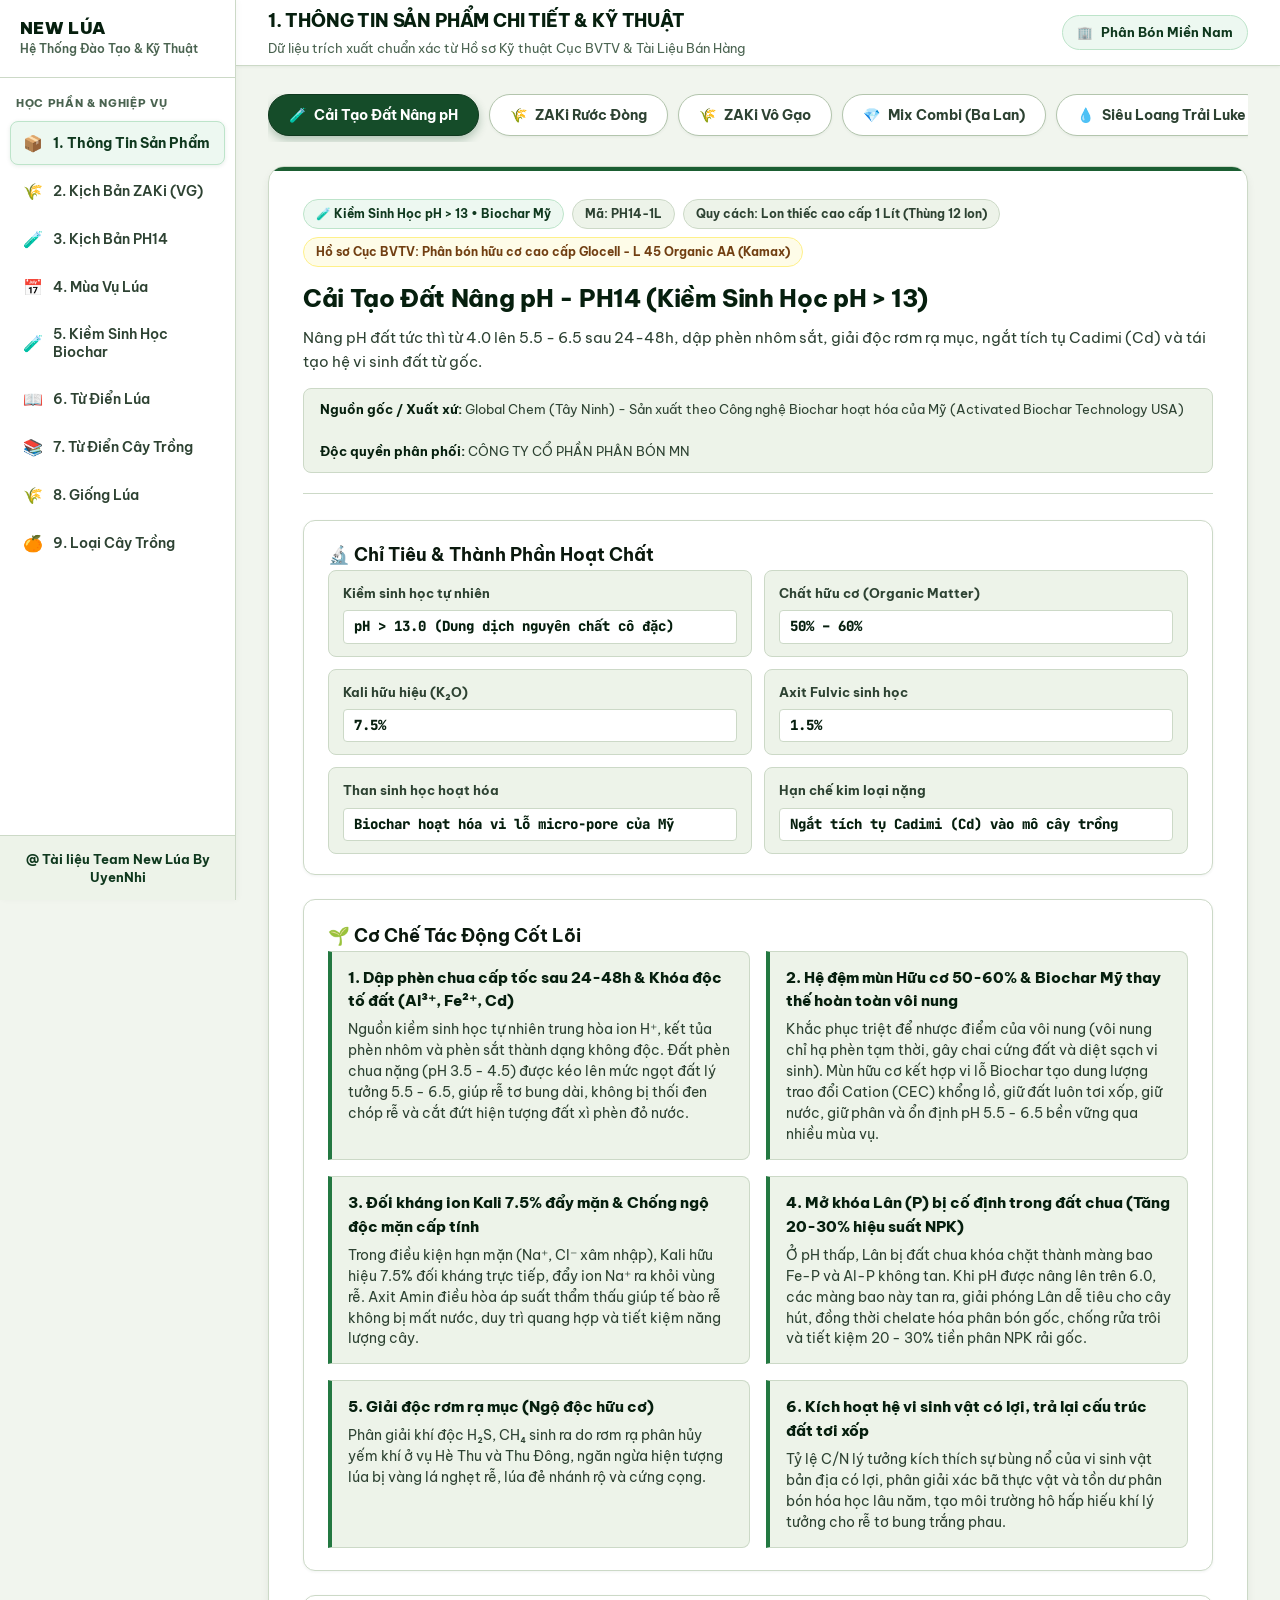
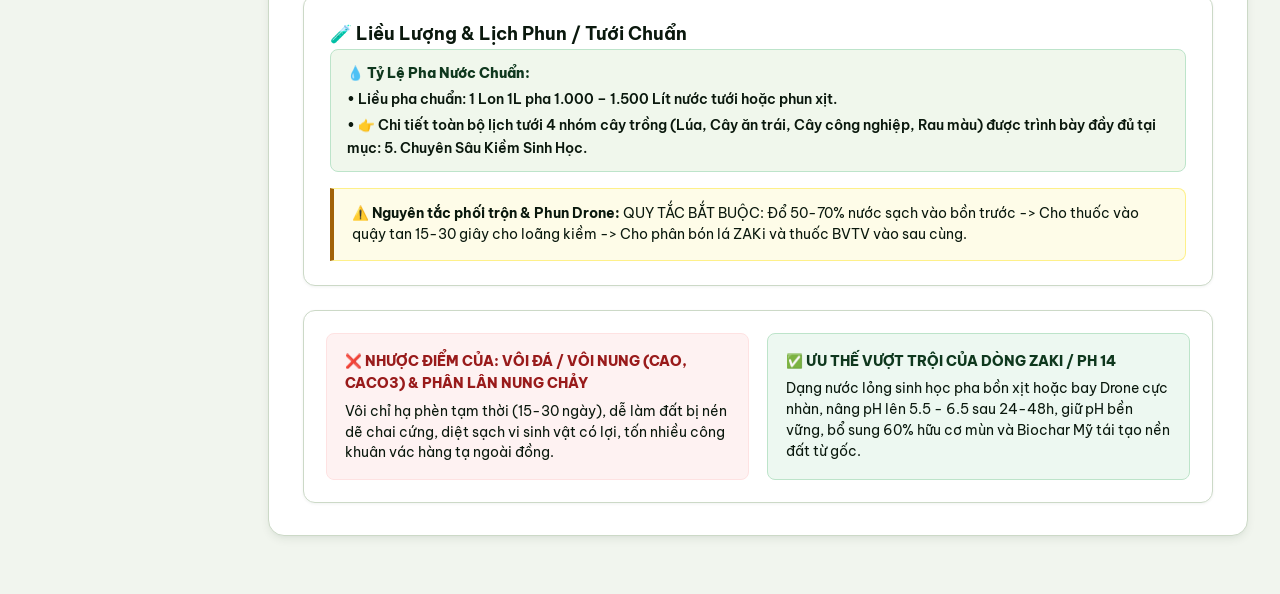
==== 03-Code/web-training/index.html @ ef810b87 "feat: Hoan thien he thong dao tao ky thuat New Lua 9 tab va tu dien 3 mien" ====
<!DOCTYPE html>
<html lang="vi">
<head>
  <meta charset="UTF-8">
  <meta name="viewport" content="width=device-width, initial-scale=1.0">
  <title>Hệ Thống Kỹ Thuật & Kịch Bản Bán Hàng - Agrizen Lúa</title>
  <meta name="description" content="Hệ thống đào tạo kỹ thuật và kịch bản tư vấn telesales cho bộ sản phẩm Agrizen Lúa (ZAKi Rước Đòng, Vô Gạo, PH14 Cải Tạo Đất Nâng pH) - Công ty CP Phân Bón MN">
  <link rel="preconnect" href="https://fonts.googleapis.com">
  <link rel="preconnect" href="https://fonts.gstatic.com" crossorigin>
  <link href="https://fonts.googleapis.com/css2?family=Be+Vietnam+Pro:ital,wght@0,400;0,500;0,600;0,700;0,800;0,900;1,400;1,600&family=JetBrains+Mono:wght@600;700&display=swap" rel="stylesheet">
  <link rel="stylesheet" href="styles.css">
</head>
<body>
  <!-- Overlay for Mobile Sidebar Drawer -->
  <div class="sidebar-overlay" id="mobile-overlay"></div>

  <div class="app-container">
    <!-- LEFT SIDEBAR NAVIGATION -->
    <aside class="sidebar" id="app-sidebar">
      <div class="sidebar-header">
        <div class="brand-info">
          <h2>NEW LÚA</h2>
          <p>Hệ Thống Đào Tạo & Kỹ Thuật</p>
        </div>
      </div>

      <div class="nav-section-label">Học Phần & Nghiệp Vụ</div>
      <ul class="nav-menu">
        <li>
          <button class="nav-item-btn active" data-page="products">
            <span class="nav-icon">📦</span>
            <span>1. Thông Tin Sản Phẩm</span>
          </button>
        </li>
        <li>
          <button class="nav-item-btn" data-page="script-vg">
            <span class="nav-icon">🌾</span>
            <span>2. Kịch Bản ZAKi (VG)</span>
          </button>
        </li>
        <li>
          <button class="nav-item-btn" data-page="script-ph">
            <span class="nav-icon">🧪</span>
            <span>3. Kịch Bản PH14</span>
          </button>
        </li>
        <li>
          <button class="nav-item-btn" data-page="schedule-rice">
            <span class="nav-icon">📅</span>
            <span>4. Mùa Vụ Lúa</span>
          </button>
        </li>
        <li>
          <button class="nav-item-btn" data-page="alkaline-deep">
            <span class="nav-icon">🧪</span>
            <span>5. Kiềm Sinh Học Biochar</span>
          </button>
        </li>
        <li>
          <button class="nav-item-btn" data-page="rice-dict">
            <span class="nav-icon">📖</span>
            <span>6. Từ Điển Lúa</span>
          </button>
        </li>
        <li>
          <button class="nav-item-btn" data-page="crop-dict">
            <span class="nav-icon">📚</span>
            <span>7. Từ Điển Cây Trồng</span>
          </button>
        </li>
        <li>
          <button class="nav-item-btn" data-page="rice-varieties">
            <span class="nav-icon">🌾</span>
            <span>8. Giống Lúa</span>
          </button>
        </li>
        <li>
          <button class="nav-item-btn" data-page="crop-types">
            <span class="nav-icon">🍊</span>
            <span>9. Loại Cây Trồng</span>
          </button>
        </li>
      </ul>

      <div class="sidebar-footer">
        <div style="font-size: 13px; font-weight: 700; color: var(--brand-900);">@ Tài liệu Team New Lúa By UyenNhi</div>
      </div>
    </aside>

    <!-- MAIN CONTENT AREA -->
    <div class="main-wrapper">
      <!-- TOP HEADER BAR -->
      <header class="top-nav">
        <div style="display: flex; align-items: center; gap: 12px;">
          <button class="mobile-menu-toggle" id="menu-toggle-btn" aria-label="Mở thanh điều hướng">☰ Menu</button>
          <div class="top-title">
            <h1 id="page-main-title">1. THÔNG TIN SẢN PHẨM CHI TIẾT & KỸ THUẬT</h1>
            <p id="page-main-desc">Dữ liệu trích xuất chuẩn xác từ Hồ sơ Kỹ thuật Cục BVTV & Tài Liệu Bán Hàng</p>
          </div>
        </div>
        <div class="company-badge">
          <span>🏢</span>
          <span>Phân Bón Miền Nam</span>
        </div>
      </header>

      <!-- CONTENT BODY -->
      <main class="content-container">
        
        <!-- PAGE 1: PRODUCTS DETAIL -->
        <section id="page-products" class="page-view active">
          <!-- Product Selector Pill Tabs -->
          <div class="product-tabs-bar" id="product-tab-bar">
            <!-- Rendered by JS -->
          </div>

          <!-- Product Details Card -->
          <div id="product-card-container">
            <!-- Rendered by JS -->
          </div>
        </section>

        <!-- PAGE 2: SCRIPT VG (ZAKi RƯỚC ĐÒNG & VÔ GẠO) -->
        <section id="page-script-vg" class="page-view" style="display: none;">
          <!-- Rendered by JS -->
        </section>

        <!-- PAGE 3: SCRIPT PH (CẢI TẠO ĐẤT NÂNG PH - PH14) -->
        <section id="page-script-ph" class="page-view" style="display: none;">
          <!-- Rendered by JS -->
        </section>

        <!-- PAGE 4: SCHEDULE RICE (LỊCH VỤ MÙA LÚA 3 MIỀN) -->
        <section id="page-schedule-rice" class="page-view" style="display: none;">
          <!-- Rendered by JS -->
        </section>

        <!-- PAGE 5: ALKALINE DEEP DIVE & 4 CROPS DOSAGE SCHEDULE -->
        <section id="page-alkaline-deep" class="page-view" style="display: none;">
          <!-- Rendered by JS -->
        </section>

        <!-- PAGE 6: RICE DICTIONARY (50 THUẬT NGỮ 3 MIỀN) -->
        <section id="page-rice-dict" class="page-view" style="display: none;">
          <!-- Rendered by JS -->
        </section>

        <!-- PAGE 7: CROPS DICTIONARY (BỆNH ĐẤT & SO SÁNH CÁCH LÀM) -->
        <section id="page-crop-dict" class="page-view" style="display: none;">
          <!-- Rendered by JS -->
        </section>

        <!-- PAGE 8: RICE VARIETIES (10 GIỐNG LÚA CHỦ LỰC) -->
        <section id="page-rice-varieties" class="page-view" style="display: none;">
          <!-- Rendered by JS -->
        </section>

        <!-- PAGE 9: CROP TYPES (HỆ ĐA CÂY TRỒNG) -->
        <section id="page-crop-types" class="page-view" style="display: none;">
          <!-- Rendered by JS -->
        </section>

      </main>
    </div>
  </div>

  <script src="data.js"></script>
  <script src="app.js"></script>
</body>
</html>
---- 03-Code/web-training/styles.css ----
/* ==========================================================================
   AGRIZEN LÚA - HỆ THỐNG KỸ THUẬT & KỊCH BẢN BÁN HÀNG
   Tone Style: Xanh Nông Nghiệp Đậm Đà & Chữ To Rõ Nét (High Contrast)
   ========================================================================== */

@import url('https://fonts.googleapis.com/css2?family=Be+Vietnam+Pro:ital,wght@0,400;0,500;0,600;0,700;0,800;0,900;1,400;1,600&family=JetBrains+Mono:wght@600;700&display=swap');

:root {
  /* Surfaces & Backgrounds */
  --bg-page: #f1f5ee;
  --bg-sidebar: #ffffff;
  --bg-sidebar-hover: #e8f0e4;
  --bg-card: #ffffff;
  --bg-subtle: #edf3e9;
  --bg-hover: #e1ecdc;

  /* Borders */
  --border-light: #ccd9c7;
  --border-medium: #b3c5ad;
  --border-focus: #1b5e32;

  /* Text Colors */
  --text-main: #0a180d;
  --text-muted: #2d4232;
  --text-subtle: #4a6350;
  --text-inverse: #ffffff;

  /* Palette: Xanh Nông Nghiệp Đậm Đà */
  --brand-950: #061f0e;
  --brand-900: #0f381e;
  --brand-850: #154c29;
  --brand-800: #1b5e32;
  --brand-700: #237841;
  --brand-600: #2e9451;
  --brand-500: #3db365;
  --brand-200: #bde4ca;
  --brand-100: #d8f1e1;
  --brand-50: #edf8f1;

  /* Accent Mật Ong & Lúa Chín */
  --amber-900: #713f12;
  --amber-800: #854d0e;
  --amber-700: #a16207;
  --amber-600: #ca8a04;
  --amber-100: #fef08a;
  --amber-50: #fefce8;

  /* Blue & Teal Highlights */
  --blue-900: #1e3a8a;
  --blue-800: #1e40af;
  --blue-700: #1d4ed8;
  --blue-50: #eff6ff;
  --blue-100: #dbeafe;

  --teal-900: #134e4a;
  --teal-800: #115e59;
  --teal-700: #0f766e;
  --teal-50: #f0fdfa;

  --red-800: #991b1b;
  --red-700: #b91c1c;
  --red-50: #fef2f2;
  --red-100: #fee2e2;

  /* Shadows */
  --shadow-sm: 0 1px 3px 0 rgba(15, 56, 30, 0.06);
  --shadow-md: 0 4px 10px -1px rgba(15, 56, 30, 0.08), 0 2px 4px -2px rgba(15, 56, 30, 0.04);
  --shadow-lg: 0 12px 22px -4px rgba(15, 56, 30, 0.1);

  /* Typography & Layout Dimensions */
  --font-sans: 'Be Vietnam Pro', -apple-system, BlinkMacSystemFont, 'Segoe UI', Roboto, 'Helvetica Neue', Arial, sans-serif;
  --font-mono: 'JetBrains Mono', monospace;
  --sidebar-width: 236px;
  --header-height: 66px;
  --radius-sm: 8px;
  --radius-md: 12px;
  --radius-lg: 16px;
  --radius-full: 9999px;
  --transition: all 0.2s cubic-bezier(0.4, 0, 0.2, 1);
}

/* Reset */
*, *::before, *::after {
  box-sizing: border-box;
  margin: 0;
  padding: 0;
}

body {
  font-family: var(--font-sans);
  background-color: var(--bg-page);
  color: var(--text-main);
  line-height: 1.65;
  font-size: 15px;
  -webkit-font-smoothing: antialiased;
  min-height: 100vh;
}

/* App Layout */
.app-container {
  display: flex;
  min-height: 100vh;
}

/* ==========================================================================
   LEFT SIDEBAR (COMPACT & HIGH CONTRAST)
   ========================================================================== */
.sidebar {
  width: var(--sidebar-width);
  background-color: var(--bg-sidebar);
  border-right: 1px solid var(--border-light);
  display: flex;
  flex-direction: column;
  position: sticky;
  top: 0;
  height: 100vh;
  z-index: 100;
  flex-shrink: 0;
  transition: transform 0.3s ease;
  box-shadow: 2px 0 6px rgba(0, 0, 0, 0.03);
}

.sidebar-header {
  padding: 18px 20px;
  border-bottom: 1px solid var(--border-light);
  display: flex;
  flex-direction: column;
  gap: 3px;
}

.brand-info h2 {
  font-size: 17px;
  font-weight: 900;
  color: var(--brand-950);
  letter-spacing: 0.02em;
  line-height: 1.2;
}

.brand-info p {
  font-size: 11.5px;
  color: var(--text-subtle);
  font-weight: 600;
  margin-top: 2px;
}

.nav-section-label {
  padding: 16px 16px 8px;
  font-size: 11px;
  font-weight: 800;
  text-transform: uppercase;
  letter-spacing: 0.06em;
  color: var(--text-subtle);
}

.nav-menu {
  list-style: none;
  padding: 0 10px;
  display: flex;
  flex-direction: column;
  gap: 4px;
}

.nav-item-btn {
  display: flex;
  align-items: center;
  gap: 10px;
  width: 100%;
  padding: 11px 12px;
  border-radius: var(--radius-sm);
  border: 1px solid transparent;
  background: transparent;
  color: var(--text-muted);
  font-family: var(--font-sans);
  font-size: 13.5px;
  font-weight: 600;
  text-align: left;
  cursor: pointer;
  transition: var(--transition);
}

.nav-item-btn:hover {
  background-color: var(--bg-sidebar-hover);
  color: var(--brand-950);
}

.nav-item-btn.active {
  background-color: var(--brand-50);
  color: var(--brand-900);
  border-color: var(--brand-200);
  font-weight: 700;
  box-shadow: 0 1px 4px rgba(21, 76, 41, 0.1);
}

.nav-icon {
  font-size: 16px;
  width: 20px;
  text-align: center;
}

.sidebar-footer {
  margin-top: auto;
  padding: 14px 16px;
  border-top: 1px solid var(--border-light);
  font-size: 12px;
  color: var(--brand-900);
  background-color: var(--bg-subtle);
  line-height: 1.4;
  text-align: center;
}

/* ==========================================================================
   MAIN WRAPPER & TOP NAV
   ========================================================================== */
.main-wrapper {
  flex: 1;
  display: flex;
  flex-direction: column;
  min-width: 0;
}

.top-nav {
  height: var(--header-height);
  background-color: #ffffff;
  border-bottom: 1px solid var(--border-light);
  padding: 0 32px;
  display: flex;
  align-items: center;
  justify-content: space-between;
  position: sticky;
  top: 0;
  z-index: 50;
  box-shadow: var(--shadow-sm);
}

.mobile-menu-toggle {
  display: none;
  background: var(--bg-subtle);
  border: 1px solid var(--border-medium);
  border-radius: var(--radius-sm);
  padding: 8px 12px;
  font-size: 14px;
  font-weight: 700;
  cursor: pointer;
  color: var(--brand-950);
}

.top-title h1 {
  font-size: 18px;
  font-weight: 800;
  color: var(--brand-950);
  letter-spacing: -0.01em;
}

.top-title p {
  font-size: 12.5px;
  color: var(--text-subtle);
  margin-top: 2px;
}

.company-badge {
  display: inline-flex;
  align-items: center;
  gap: 8px;
  padding: 6px 14px;
  border-radius: var(--radius-full);
  background-color: var(--brand-50);
  border: 1px solid var(--brand-200);
  font-size: 12.5px;
  font-weight: 700;
  color: var(--brand-900);
}

/* ==========================================================================
   CONTENT CONTAINER
   ========================================================================== */
.content-container {
  padding: 28px 32px;
  max-width: 1400px;
  width: 100%;
  margin: 0 auto;
}

.page-view {
  animation: fadeIn 0.25s ease;
}

@keyframes fadeIn {
  from { opacity: 0; transform: translateY(4px); }
  to { opacity: 1; transform: translateY(0); }
}

/* ==========================================================================
   PAGE 1: PRODUCT SELECTOR TABS & CARD
   ========================================================================== */
.product-tabs-bar {
  display: flex;
  gap: 10px;
  margin-bottom: 24px;
  overflow-x: auto;
  padding-bottom: 6px;
  scrollbar-width: thin;
}

.tab-pill {
  padding: 11px 20px;
  border-radius: var(--radius-full);
  border: 1px solid var(--border-medium);
  background-color: #ffffff;
  color: var(--text-muted);
  font-family: var(--font-sans);
  font-size: 14px;
  font-weight: 700;
  cursor: pointer;
  white-space: nowrap;
  transition: var(--transition);
  display: flex;
  align-items: center;
  gap: 8px;
  box-shadow: var(--shadow-sm);
}

.tab-pill:hover {
  background-color: var(--bg-hover);
  color: var(--brand-950);
  border-color: var(--brand-600);
  transform: translateY(-1px);
}

.tab-pill.active {
  background-color: var(--brand-850);
  color: #ffffff;
  border-color: var(--brand-900);
  box-shadow: 0 4px 10px rgba(21, 76, 41, 0.3);
}

.tab-pill.active.theme-vo-gao {
  background-color: var(--amber-800);
  border-color: var(--amber-900);
  box-shadow: 0 4px 10px rgba(133, 77, 14, 0.3);
}

.tab-pill.active.theme-combi {
  background-color: var(--blue-800);
  border-color: var(--blue-900);
  box-shadow: 0 4px 10px rgba(30, 64, 175, 0.3);
}

.tab-pill.active.theme-luke {
  background-color: var(--teal-800);
  border-color: var(--teal-900);
  box-shadow: 0 4px 10px rgba(17, 94, 89, 0.3);
}

.product-card {
  background-color: var(--bg-card);
  border: 1px solid var(--border-light);
  border-radius: var(--radius-lg);
  box-shadow: var(--shadow-md);
  padding: 32px 34px;
  margin-bottom: 30px;
  position: relative;
  overflow: hidden;
}

.product-card::before {
  content: "";
  position: absolute;
  top: 0;
  left: 0;
  right: 0;
  height: 4px;
  background-color: var(--brand-800);
}

.product-card.theme-vo-gao::before { background-color: var(--amber-700); }
.product-card.theme-combi::before { background-color: var(--blue-700); }
.product-card.theme-luke::before { background-color: var(--teal-700); }

.prod-header {
  border-bottom: 1px solid var(--border-light);
  padding-bottom: 20px;
  margin-bottom: 26px;
}

.prod-meta-tags {
  display: flex;
  flex-wrap: wrap;
  gap: 8px;
  margin-bottom: 12px;
}

.tag-badge {
  font-size: 12px;
  font-weight: 700;
  padding: 4px 12px;
  border-radius: var(--radius-full);
  display: inline-flex;
  align-items: center;
  gap: 6px;
}

.tag-primary { background-color: var(--brand-50); color: var(--brand-900); border: 1px solid var(--brand-200); }
.tag-gold { background-color: var(--amber-50); color: var(--amber-900); border: 1px solid var(--amber-100); }
.tag-secondary { background-color: var(--bg-subtle); color: var(--text-muted); border: 1px solid var(--border-light); }

.prod-title {
  font-size: 24px;
  font-weight: 800;
  color: var(--brand-950);
  margin-bottom: 8px;
  letter-spacing: -0.015em;
}

.prod-desc {
  font-size: 15px;
  color: var(--text-muted);
  line-height: 1.6;
  max-width: 1000px;
}

.prod-origin-bar {
  margin-top: 14px;
  padding: 10px 16px;
  background-color: var(--bg-subtle);
  border-radius: var(--radius-sm);
  font-size: 13px;
  color: var(--text-muted);
  display: flex;
  flex-wrap: wrap;
  gap: 20px;
  border: 1px solid var(--border-light);
}

.prod-origin-bar strong { color: var(--brand-950); }

/* --------------------------------------------------------------------------
   PAGE 1: BALANCED FULL-WIDTH SECTIONS & STRUCTURED GRIDS
   -------------------------------------------------------------------------- */
.specs-full-section {
  background-color: #ffffff;
  border: 1px solid var(--border-light);
  border-radius: var(--radius-md);
  padding: 20px 24px;
  margin-bottom: 24px;
  box-shadow: var(--shadow-sm);
}

.specs-grid {
  display: grid;
  grid-template-columns: repeat(auto-fit, minmax(280px, 1fr));
  gap: 12px;
}

.spec-card-item {
  background-color: var(--bg-subtle);
  border: 1px solid var(--border-light);
  border-radius: var(--radius-sm);
  padding: 12px 14px;
  display: flex;
  flex-direction: column;
  gap: 6px;
}

.spec-card-name {
  font-size: 13px;
  color: var(--text-muted);
  font-weight: 700;
}

.spec-card-val {
  font-family: var(--font-mono);
  font-size: 14px;
  font-weight: 800;
  color: var(--brand-950);
  background-color: #ffffff;
  padding: 4px 10px;
  border-radius: 4px;
  border: 1px solid var(--border-light);
}

.mechanisms-full-section {
  background-color: #ffffff;
  border: 1px solid var(--border-light);
  border-radius: var(--radius-md);
  padding: 22px 24px;
  margin-bottom: 24px;
  box-shadow: var(--shadow-sm);
}

.mechanisms-grid {
  display: grid;
  grid-template-columns: repeat(auto-fit, minmax(420px, 1fr));
  gap: 16px;
}

@media (max-width: 900px) {
  .mechanisms-grid { grid-template-columns: 1fr; }
}

.mech-item {
  background-color: var(--bg-subtle);
  border-left: 4px solid var(--brand-700);
  border-top: 1px solid var(--border-light);
  border-right: 1px solid var(--border-light);
  border-bottom: 1px solid var(--border-light);
  padding: 14px 16px;
  border-radius: 0 var(--radius-sm) var(--radius-sm) 0;
  display: flex;
  flex-direction: column;
  gap: 6px;
}

.mech-item h4 {
  font-size: 14.5px;
  font-weight: 800;
  color: var(--brand-950);
}

.mech-item p {
  font-size: 13.5px;
  color: var(--text-muted);
  line-height: 1.55;
}

.dosage-card {
  background-color: #ffffff;
  border: 1px solid var(--border-light);
  border-radius: var(--radius-md);
  padding: 24px 26px;
  margin-bottom: 24px;
  box-shadow: var(--shadow-sm);
}

.crops-grid {
  display: grid;
  grid-template-columns: repeat(auto-fit, minmax(440px, 1fr));
  gap: 16px;
  margin-bottom: 18px;
}

@media (max-width: 900px) {
  .crops-grid { grid-template-columns: 1fr; }
}

.crop-card {
  background-color: var(--bg-subtle);
  border: 1px solid var(--border-light);
  border-radius: var(--radius-sm);
  padding: 16px 18px;
  display: flex;
  flex-direction: column;
  gap: 10px;
}

.crop-title {
  font-size: 15px;
  font-weight: 800;
  color: var(--brand-950);
  display: flex;
  align-items: center;
  gap: 8px;
  border-bottom: 1px dashed var(--border-light);
  padding-bottom: 8px;
}

.crop-rate-badge {
  font-size: 13.5px;
  font-weight: 600;
  color: var(--text-main);
  background-color: #ffffff;
  padding: 6px 12px;
  border-radius: 4px;
  border: 1px solid var(--border-light);
}

.crop-stage-list {
  list-style: none;
  display: flex;
  flex-direction: column;
  gap: 6px;
  padding-left: 0;
  margin: 0;
}

.crop-stage-list li {
  font-size: 13.5px;
  color: var(--text-muted);
  line-height: 1.5;
  padding-left: 18px;
  position: relative;
}

.crop-stage-list li::before {
  content: "✔";
  position: absolute;
  left: 0;
  font-size: 12px;
  color: var(--brand-800);
  font-weight: bold;
}

.timing-list {
  list-style: none;
  display: flex;
  flex-direction: column;
  gap: 8px;
  margin-bottom: 16px;
}

.timing-list li {
  font-size: 14px;
  color: var(--text-muted);
  padding-left: 20px;
  position: relative;
  line-height: 1.5;
}

.timing-list li::before {
  content: "•";
  position: absolute;
  left: 4px;
  font-size: 16px;
  color: var(--brand-800);
  font-weight: bold;
}

.mixing-protocol-box {
  background-color: var(--amber-50);
  border-left: 4px solid var(--amber-700);
  border-top: 1px solid var(--amber-100);
  border-right: 1px solid var(--amber-100);
  border-bottom: 1px solid var(--amber-100);
  padding: 14px 18px;
  border-radius: 0 var(--radius-sm) var(--radius-sm) 0;
  font-size: 13.5px;
  color: var(--amber-950);
  line-height: 1.6;
}

.mixing-protocol-box strong { color: var(--amber-950); }

.battlecard-box {
  background-color: #ffffff;
  border: 1px solid var(--border-light);
  border-radius: var(--radius-md);
  padding: 22px;
  display: grid;
  grid-template-columns: 1fr 1fr;
  gap: 18px;
  box-shadow: var(--shadow-sm);
}

@media (max-width: 768px) {
  .battlecard-box { grid-template-columns: 1fr; }
}

.battle-side { padding: 16px 18px; border-radius: var(--radius-sm); }
.battle-side.competitor { background-color: var(--red-50); border: 1px solid var(--red-100); }
.battle-side.agrizen { background-color: var(--brand-50); border: 1px solid var(--brand-200); }
.battle-title { font-size: 13.5px; font-weight: 800; text-transform: uppercase; margin-bottom: 6px; }
.competitor .battle-title { color: var(--red-800); }
.agrizen .battle-title { color: var(--brand-900); }
.battle-content { font-size: 13.5px; line-height: 1.55; color: var(--text-main); }

/* ==========================================================================
   PAGES 2 & 3: MASTER SCRIPT TABLES (NO CLIPPING, CLEAN STICKY)
   ========================================================================== */
.script-container {
  background-color: #ffffff;
  border: 1px solid var(--border-light);
  border-radius: var(--radius-lg);
  box-shadow: var(--shadow-md);
  padding: 28px 30px;
  margin-bottom: 30px;
}

.script-header-title {
  font-size: 20px;
  font-weight: 800;
  color: var(--brand-950);
  margin-bottom: 16px;
  display: flex;
  align-items: center;
  gap: 10px;
}

.script-notice-banner {
  background: linear-gradient(135deg, var(--brand-50), #ffffff);
  border: 1px solid var(--brand-200);
  border-left: 5px solid var(--brand-800);
  border-radius: var(--radius-sm);
  padding: 16px 20px;
  margin-bottom: 24px;
}

.notice-heading {
  font-size: 13px;
  font-weight: 800;
  text-transform: uppercase;
  letter-spacing: 0.04em;
  color: var(--brand-900);
  margin-bottom: 8px;
  display: flex;
  align-items: center;
  gap: 6px;
}

.notice-list {
  list-style: none;
  display: flex;
  flex-direction: column;
  gap: 6px;
}

.notice-list li {
  font-size: 13.5px;
  color: var(--text-main);
  line-height: 1.5;
  font-weight: 500;
}

/* Master 4-Column Table with Scroll Container & Sticky Header */
.script-table-wrapper {
  overflow-x: auto;
  border: 1px solid var(--border-medium);
  border-radius: var(--radius-md);
  box-shadow: var(--shadow-sm);
  background-color: #ffffff;
  position: relative;
}

.script-master-table {
  width: 100%;
  border-collapse: separate;
  border-spacing: 0;
  text-align: left;
  font-size: 14px;
}

/* HEADER CỐ ĐỊNH CHUẨN: Dính tự nhiên ở đỉnh bảng, KHÔNG CHE KHUẤT DÒNG ĐẦU */
.script-master-table thead {
  position: sticky;
  top: 0;
  z-index: 20;
}

.script-master-table th {
  background-color: var(--brand-900);
  color: #ffffff;
  font-weight: 800;
  padding: 14px 16px;
  text-transform: uppercase;
  font-size: 13px;
  letter-spacing: 0.03em;
  border-right: 1px solid rgba(255, 255, 255, 0.15);
  border-bottom: 2px solid var(--brand-950);
  box-shadow: 0 2px 4px rgba(0, 0, 0, 0.08);
}

.script-master-table th:last-child {
  border-right: none;
}

.script-master-table td {
  padding: 20px 18px;
  border-bottom: 1px solid var(--border-light);
  border-right: 1px solid var(--border-light);
  vertical-align: top;
  line-height: 1.6;
}

.script-master-table td:last-child {
  border-right: none;
}

.script-master-table tr:hover td {
  background-color: #f7faf5;
}

/* Cột Bước Kịch Bản Gộp Ô (Merged Cell) */
.col-step {
  width: 110px;
  text-align: center;
  vertical-align: middle !important;
  background-color: var(--brand-50) !important;
  border-right: 2px solid var(--border-medium) !important;
  padding: 20px 10px !important;
}

.script-step-badge {
  display: inline-flex;
  flex-direction: column;
  align-items: center;
  justify-content: center;
  padding: 10px 14px;
  border-radius: var(--radius-md);
  background: linear-gradient(135deg, var(--brand-900), var(--brand-800));
  color: #ffffff;
  font-size: 14px;
  font-weight: 800;
  text-align: center;
  box-shadow: 0 2px 8px rgba(15, 56, 30, 0.25);
  line-height: 1.3;
}

.col-stage {
  width: 230px;
  font-weight: 700;
  color: var(--brand-950);
  background-color: #ffffff;
}

.col-guidance {
  width: 500px;
  color: var(--text-main);
  background-color: #ffffff;
}

.col-handling {
  width: 440px;
  color: var(--text-main);
  background-color: #ffffff;
}

.cell-content-block {
  white-space: pre-line;
  font-size: 14px;
}

/* ==========================================================================
   PAGE 4: INTERACTIVE SEASONS, 5 GROWTH STAGES & NUTRITION PROTOCOLS
   ========================================================================== */
.page4-container {
  display: flex;
  flex-direction: column;
  gap: 36px;
}

.section-hero-header {
  text-align: center;
  margin-bottom: 24px;
}

.section-hero-header h2 {
  font-size: 24px;
  font-weight: 800;
  color: var(--brand-950);
  margin-bottom: 8px;
  letter-spacing: -0.01em;
}

.section-hero-header p {
  font-size: 14.5px;
  color: var(--text-muted);
  max-width: 800px;
  margin: 0 auto;
}

/* Section 1: Region Filters & Cards */
.region-filter-bar {
  display: flex;
  justify-content: center;
  gap: 12px;
  flex-wrap: wrap;
  margin-bottom: 24px;
}

.filter-btn {
  background-color: #ffffff;
  border: 1px solid var(--border-medium);
  color: var(--text-main);
  padding: 10px 22px;
  border-radius: var(--radius-full);
  font-size: 14px;
  font-weight: 700;
  cursor: pointer;
  transition: var(--transition-fast);
  box-shadow: var(--shadow-sm);
}

.filter-btn:hover {
  background-color: var(--bg-hover);
  border-color: var(--brand-600);
}

.filter-btn.active {
  background-color: var(--brand-800);
  border-color: var(--brand-800);
  color: #ffffff;
  box-shadow: 0 4px 12px rgba(27, 94, 50, 0.25);
}

.regions-grid {
  display: grid;
  grid-template-columns: repeat(auto-fit, minmax(340px, 1fr));
  gap: 20px;
}

.region-card {
  background-color: #ffffff;
  border: 1px solid var(--border-light);
  border-radius: var(--radius-lg);
  padding: 22px 24px;
  box-shadow: var(--shadow-sm);
  display: flex;
  flex-direction: column;
  gap: 16px;
  transition: transform 0.2s ease, box-shadow 0.2s ease;
}

.region-card:hover {
  transform: translateY(-2px);
  box-shadow: var(--shadow-md);
}

.region-header {
  display: flex;
  justify-content: space-between;
  align-items: center;
  border-bottom: 1px solid var(--border-light);
  padding-bottom: 12px;
}

.region-name {
  font-size: 17px;
  font-weight: 800;
  color: var(--brand-950);
  display: flex;
  align-items: center;
  gap: 8px;
}

.region-badge {
  font-size: 11.5px;
  font-weight: 700;
  background-color: var(--brand-50);
  color: var(--brand-900);
  padding: 4px 10px;
  border-radius: var(--radius-full);
  border: 1px solid var(--brand-200);
}

.season-list {
  display: flex;
  flex-direction: column;
  gap: 14px;
}

.season-item {
  background-color: var(--bg-subtle);
  border: 1px solid var(--border-light);
  border-radius: var(--radius-sm);
  padding: 14px 16px;
  display: flex;
  flex-direction: column;
  gap: 6px;
}

.season-title-row {
  display: flex;
  align-items: center;
  gap: 8px;
}

.season-pill {
  font-size: 13px;
  font-weight: 800;
  color: #ffffff;
  background-color: var(--brand-800);
  padding: 3px 12px;
  border-radius: var(--radius-full);
}

.season-climate {
  font-size: 13.5px;
  color: var(--text-muted);
  line-height: 1.45;
}

.season-nutrient {
  font-size: 13.5px;
  color: var(--brand-950);
  background-color: #ffffff;
  padding: 8px 12px;
  border-radius: 4px;
  border-left: 3px solid var(--brand-700);
  line-height: 1.5;
  margin-top: 4px;
}

/* Section 2: 5 Stages Stepper with Stage Detail & Image */
.stages-stepper-container {
  background-color: #ffffff;
  border: 1px solid var(--border-light);
  border-radius: var(--radius-lg);
  padding: 28px 30px;
  box-shadow: var(--shadow-md);
}

.stepper-nav {
  display: flex;
  gap: 12px;
  overflow-x: auto;
  padding-bottom: 12px;
  margin-bottom: 24px;
  border-bottom: 1px solid var(--border-light);
}

.step-btn {
  flex: 1;
  min-width: 170px;
  background-color: var(--bg-subtle);
  border: 1px solid var(--border-light);
  border-radius: var(--radius-md);
  padding: 14px 16px;
  display: flex;
  flex-direction: column;
  align-items: center;
  gap: 4px;
  cursor: pointer;
  transition: var(--transition-fast);
}

.step-btn:hover {
  background-color: var(--bg-hover);
  border-color: var(--brand-400);
}

.step-btn.active {
  background: linear-gradient(135deg, var(--brand-800), var(--brand-900));
  color: #ffffff;
  border-color: var(--brand-950);
  box-shadow: 0 4px 14px rgba(27, 94, 50, 0.3);
}

.step-btn-num {
  width: 28px;
  height: 28px;
  border-radius: 50%;
  background-color: #ffffff;
  color: var(--brand-900);
  font-weight: 800;
  font-size: 14px;
  display: flex;
  align-items: center;
  justify-content: center;
  margin-bottom: 2px;
}

.step-btn.active .step-btn-num {
  background-color: var(--amber-400);
  color: var(--amber-950);
}

.step-btn-title {
  font-size: 14px;
  font-weight: 800;
  text-align: center;
}

.step-btn-age {
  font-size: 11.5px;
  color: var(--text-muted);
  font-weight: 600;
}

.step-btn.active .step-btn-age {
  color: rgba(255, 255, 255, 0.85);
}

.stage-detail-grid {
  display: grid;
  grid-template-columns: 1.15fr 0.85fr;
  gap: 28px;
  align-items: start;
}

@media (max-width: 960px) {
  .stage-detail-grid { grid-template-columns: 1fr; }
}

.stage-info-column {
  display: flex;
  flex-direction: column;
  gap: 16px;
}

.stage-main-title {
  font-size: 20px;
  font-weight: 800;
  color: var(--brand-950);
  display: flex;
  align-items: center;
  gap: 8px;
  letter-spacing: -0.01em;
}

.stage-age-pill {
  display: inline-block;
  font-size: 12px;
  font-weight: 700;
  color: var(--brand-900);
  background-color: var(--brand-50);
  padding: 4px 12px;
  border-radius: var(--radius-full);
  border: 1px solid var(--brand-200);
  margin-bottom: 4px;
}

.stage-block-box {
  background-color: var(--bg-subtle);
  border: 1px solid var(--border-light);
  border-radius: var(--radius-sm);
  padding: 14px 16px;
  display: flex;
  flex-direction: column;
  gap: 6px;
}

.stage-block-box.box-prescription {
  background-color: #f4faf2;
  border-left: 4px solid var(--brand-700);
  border-color: var(--brand-200);
}

.stage-block-box.box-result {
  background-color: var(--amber-50);
  border-left: 4px solid var(--amber-700);
  border-color: var(--amber-200);
}

.stage-block-label {
  font-size: 13.5px;
  font-weight: 800;
  color: var(--brand-950);
  display: flex;
  align-items: center;
  gap: 6px;
}

.stage-block-text {
  font-size: 14px;
  color: var(--text-main);
  line-height: 1.55;
  white-space: pre-line;
}

.stage-image-column {
  position: relative;
  border-radius: var(--radius-md);
  overflow: hidden;
  box-shadow: var(--shadow-md);
  border: 1px solid var(--border-medium);
  background-color: var(--bg-subtle);
}

.stage-image-column img {
  width: 100%;
  height: 100%;
  min-height: 380px;
  max-height: 480px;
  object-fit: cover;
  display: block;
  transition: transform 0.3s ease;
}

.stage-image-column:hover img {
  transform: scale(1.02);
}

.stage-image-caption {
  position: absolute;
  bottom: 0;
  left: 0;
  right: 0;
  background: linear-gradient(to top, rgba(15, 56, 30, 0.85), transparent);
  color: #ffffff;
  padding: 18px 16px 12px;
  font-size: 13px;
  font-weight: 700;
  text-align: center;
}

/* Section 3: Nutrition Classification & 5 Feeding Steps */
.nutrition-grid-wrapper {
  display: grid;
  grid-template-columns: 1fr 1.1fr;
  gap: 24px;
}

@media (max-width: 960px) {
  .nutrition-grid-wrapper { grid-template-columns: 1fr; }
}

.nutrition-card-panel {
  background-color: #ffffff;
  border: 1px solid var(--border-light);
  border-radius: var(--radius-lg);
  padding: 24px 26px;
  box-shadow: var(--shadow-sm);
}

.panel-header-title {
  font-size: 16px;
  font-weight: 800;
  color: var(--brand-950);
  border-left: 4px solid var(--brand-700);
  padding-left: 10px;
  margin-bottom: 18px;
  text-transform: uppercase;
  letter-spacing: 0.02em;
}

.nutrition-class-cards {
  display: grid;
  grid-template-columns: 1fr 1fr;
  gap: 14px;
}

@media (max-width: 600px) {
  .nutrition-class-cards { grid-template-columns: 1fr; }
}

.nutri-box {
  background-color: var(--bg-subtle);
  border: 1px solid var(--border-light);
  border-radius: var(--radius-sm);
  padding: 14px;
  display: flex;
  flex-direction: column;
  gap: 6px;
}

.nutri-box-icon {
  font-size: 24px;
  margin-bottom: 2px;
}

.nutri-box-title {
  font-size: 13.5px;
  font-weight: 800;
  color: var(--brand-950);
}

.nutri-box-desc {
  font-size: 13px;
  color: var(--text-muted);
  line-height: 1.5;
}

.feeding-steps-list {
  display: flex;
  flex-direction: column;
  gap: 12px;
}

.feeding-step-row {
  background-color: var(--bg-subtle);
  border: 1px solid var(--border-light);
  border-radius: var(--radius-sm);
  padding: 12px 16px;
  display: flex;
  align-items: flex-start;
  gap: 14px;
}

.step-tag-dark {
  background-color: var(--brand-900);
  color: #ffffff;
  font-weight: 800;
  font-size: 12px;
  padding: 5px 12px;
  border-radius: var(--radius-sm);
  white-space: nowrap;
  letter-spacing: 0.02em;
}

.step-info-text strong {
  font-size: 14px;
  color: var(--brand-950);
}

.step-info-text p {
  font-size: 13.5px;
  color: var(--text-muted);
  line-height: 1.5;
  margin-top: 3px;
}

/* ==========================================================================
   PAGE 5: ALKALINE DEEP DIVE & 4 CROPS DOSAGE SCHEDULE
   ========================================================================== */
.deep-dive-container {
  display: flex;
  flex-direction: column;
  gap: 32px;
}

.deep-panel {
  background-color: #ffffff;
  border: 1px solid var(--border-light);
  border-radius: var(--radius-lg);
  padding: 26px 28px;
  box-shadow: var(--shadow-md);
}

.deep-panel-header {
  border-bottom: 2px solid var(--brand-850);
  padding-bottom: 12px;
  margin-bottom: 20px;
}

.deep-panel-header h3 {
  font-size: 18px;
  font-weight: 800;
  color: var(--brand-950);
  display: flex;
  align-items: center;
  gap: 10px;
}

.deep-table-wrapper {
  overflow-x: auto;
  border: 1px solid var(--border-medium);
  border-radius: var(--radius-md);
  box-shadow: var(--shadow-sm);
  background-color: #ffffff;
}

.deep-master-table {
  width: 100%;
  border-collapse: separate;
  border-spacing: 0;
  text-align: left;
  font-size: 14px;
}

.deep-master-table thead {
  position: sticky;
  top: 0;
  z-index: 10;
}

.deep-master-table th {
  background-color: var(--brand-900);
  color: #ffffff;
  font-weight: 800;
  padding: 13px 16px;
  text-transform: uppercase;
  font-size: 13px;
  letter-spacing: 0.03em;
  border-right: 1px solid rgba(255, 255, 255, 0.15);
  border-bottom: 2px solid var(--brand-950);
}

.deep-master-table th:last-child {
  border-right: none;
}

.deep-master-table td {
  padding: 16px 18px;
  border-bottom: 1px solid var(--border-light);
  border-right: 1px solid var(--border-light);
  vertical-align: top;
  line-height: 1.6;
}

.deep-master-table td:last-child {
  border-right: none;
}

.deep-master-table tr:hover td {
  background-color: #f7faf5;
}

.col-indicator {
  width: 220px;
  font-weight: 800;
  color: var(--brand-950);
  background-color: var(--bg-subtle);
}

.col-content {
  width: 240px;
  font-weight: 700;
  color: var(--brand-900);
}

.col-action {
  color: var(--text-main);
  white-space: pre-line;
}

/* ==========================================================================
   PAGES 6 & 7: RICE DICTIONARY & MULTI-CROP DICTIONARY
   ========================================================================== */
.dict-container {
  display: flex;
  flex-direction: column;
  gap: 24px;
}

.dict-controls-bar {
  background-color: #ffffff;
  border: 1px solid var(--border-light);
  border-radius: var(--radius-lg);
  padding: 18px 24px;
  box-shadow: var(--shadow-sm);
  display: flex;
  flex-direction: column;
  gap: 16px;
}

.search-input-box {
  position: relative;
  width: 100%;
}

.search-input-box input {
  width: 100%;
  padding: 12px 18px 12px 42px;
  border: 2px solid var(--border-medium);
  border-radius: var(--radius-full);
  font-family: var(--font-sans);
  font-size: 14.5px;
  color: var(--text-main);
  background-color: var(--bg-subtle);
  outline: none;
  transition: var(--transition-fast);
}

.search-input-box input:focus {
  border-color: var(--brand-700);
  background-color: #ffffff;
  box-shadow: 0 0 0 3px rgba(35, 120, 65, 0.15);
}

.search-input-box .search-icon {
  position: absolute;
  left: 16px;
  top: 50%;
  transform: translateY(-50%);
  font-size: 16px;
  color: var(--text-muted);
}

.dict-grid {
  display: grid;
  grid-template-columns: repeat(auto-fit, minmax(360px, 1fr));
  gap: 22px;
}

.dict-card {
  background-color: #ffffff;
  border: 1px solid var(--border-light);
  border-radius: var(--radius-lg);
  padding: 22px 24px;
  box-shadow: var(--shadow-sm);
  display: flex;
  flex-direction: column;
  gap: 14px;
  transition: transform 0.2s ease, box-shadow 0.2s ease;
}

.dict-card:hover {
  transform: translateY(-2px);
  box-shadow: var(--shadow-md);
}

.dict-card-header {
  display: flex;
  justify-content: space-between;
  align-items: flex-start;
  border-bottom: 1px solid var(--border-light);
  padding-bottom: 12px;
}

.dict-card-title {
  font-size: 18px;
  font-weight: 800;
  color: var(--brand-950);
}

.dict-badge {
  font-size: 12px;
  font-weight: 700;
  background-color: var(--brand-50);
  color: var(--brand-900);
  padding: 4px 10px;
  border-radius: var(--radius-full);
  border: 1px solid var(--brand-200);
}

.dict-specs-grid {
  display: grid;
  grid-template-columns: 1fr 1fr;
  gap: 10px;
  background-color: var(--bg-subtle);
  padding: 12px 14px;
  border-radius: var(--radius-sm);
  font-size: 13.5px;
}

.dict-spec-item strong {
  color: var(--brand-950);
}

.dict-stages-box {
  background-color: #fcfdfa;
  border: 1px solid var(--border-light);
  border-radius: var(--radius-sm);
  padding: 12px 14px;
  display: flex;
  flex-direction: column;
  gap: 6px;
}

.dict-stages-box h5 {
  font-size: 13px;
  font-weight: 800;
  color: var(--brand-900);
  text-transform: uppercase;
  letter-spacing: 0.02em;
}

.dict-stages-list {
  list-style: none;
  display: flex;
  flex-direction: column;
  gap: 4px;
  padding-left: 0;
  font-size: 13px;
  color: var(--text-main);
}

.dict-spray-box {
  background-color: #f4faf2;
  border-left: 4px solid var(--brand-700);
  border-radius: 4px;
  padding: 12px 14px;
  display: flex;
  flex-direction: column;
  gap: 6px;
}

.dict-spray-box h5 {
  font-size: 13px;
  font-weight: 800;
  color: var(--brand-900);
  display: flex;
  align-items: center;
  gap: 6px;
}

.dict-spray-list {
  list-style: none;
  display: flex;
  flex-direction: column;
  gap: 5px;
  padding-left: 0;
  font-size: 13px;
  color: var(--text-main);
  line-height: 1.45;
}

.dict-sales-tip {
  background: linear-gradient(135deg, var(--amber-50), #ffffff);
  border: 1px solid var(--amber-200);
  border-left: 5px solid var(--amber-700);
  border-radius: var(--radius-sm);
  padding: 16px 20px;
  font-size: 14px;
  font-weight: 600;
  color: var(--amber-950);
  line-height: 1.55;
}

/* Crop Dictionary Specifics */
.crop-ph-badge {
  display: inline-block;
  background-color: #e6f4ea;
  color: var(--brand-900);
  font-weight: 800;
  font-size: 12.5px;
  padding: 4px 12px;
  border-radius: var(--radius-full);
  border: 1px solid var(--brand-300);
}

.crop-issue-box {
  background-color: var(--red-50);
  border: 1px solid var(--red-100);
  border-radius: var(--radius-sm);
  padding: 10px 14px;
  font-size: 13px;
  color: var(--red-800);
  line-height: 1.5;
}

.crop-benefit-box {
  background-color: #f0fdf4;
  border: 1px solid var(--brand-200);
  border-radius: var(--radius-sm);
  padding: 10px 14px;
  font-size: 13px;
  color: var(--brand-950);
  font-weight: 600;
  line-height: 1.5;
}

/* ==========================================================================
   RESPONSIVE BREAKPOINTS (MOBILE & TABLET)
   ========================================================================== */
@media (max-width: 900px) {
  .sidebar {
    position: fixed;
    left: 0;
    top: 0;
    bottom: 0;
    transform: translateX(-100%);
    box-shadow: var(--shadow-lg);
  }

  .sidebar.open {
    transform: translateX(0);
  }

  .mobile-menu-toggle {
    display: inline-block;
  }

  .top-nav {
    padding: 0 16px;
  }

  .content-container {
    padding: 20px 14px;
  }

  .product-card, .script-container {
    padding: 20px 16px;
  }

  .prod-title {
    font-size: 20px;
  }

  .script-header-title {
    font-size: 17px;
  }

  .prod-origin-bar {
    flex-direction: column;
    gap: 6px;
  }
}

.sidebar-overlay {
  display: none;
  position: fixed;
  inset: 0;
  background-color: rgba(6, 31, 14, 0.4);
  z-index: 90;
  backdrop-filter: blur(1px);
}

.sidebar-overlay.active {
  display: block;
}
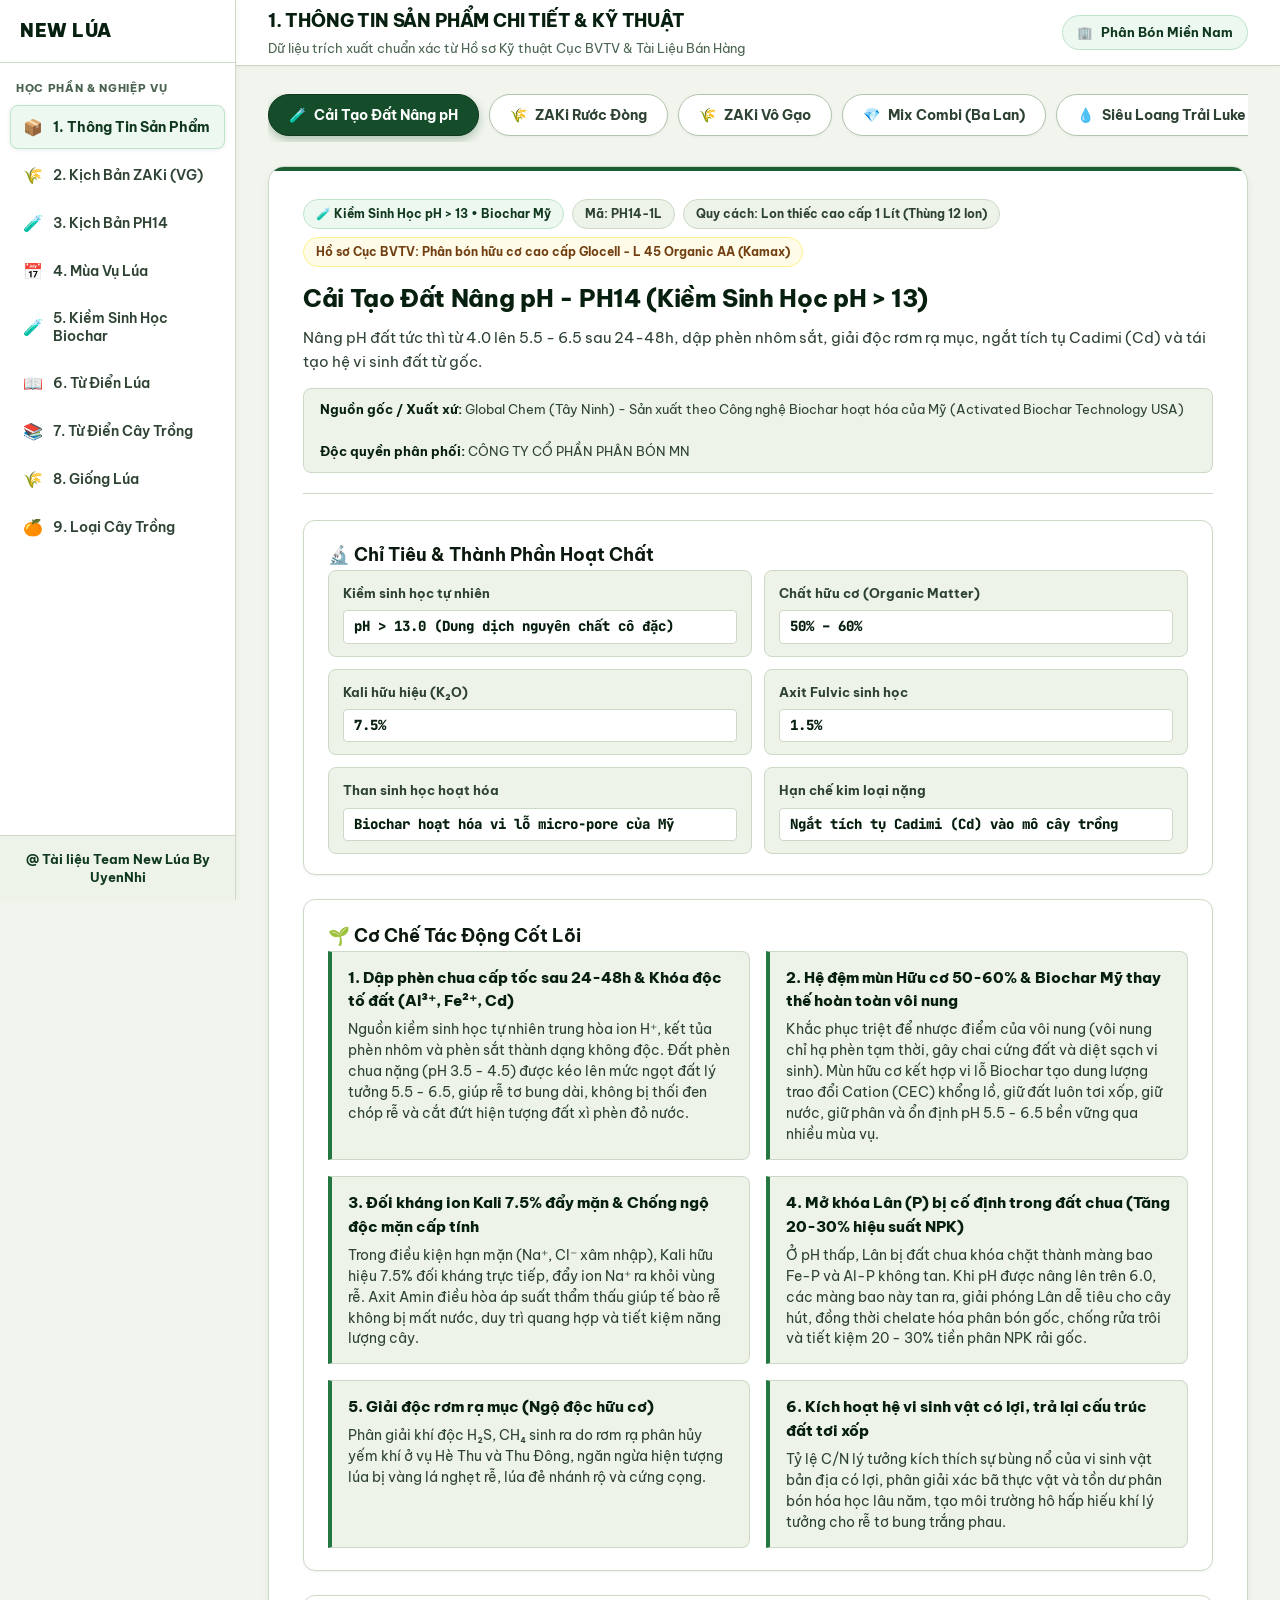
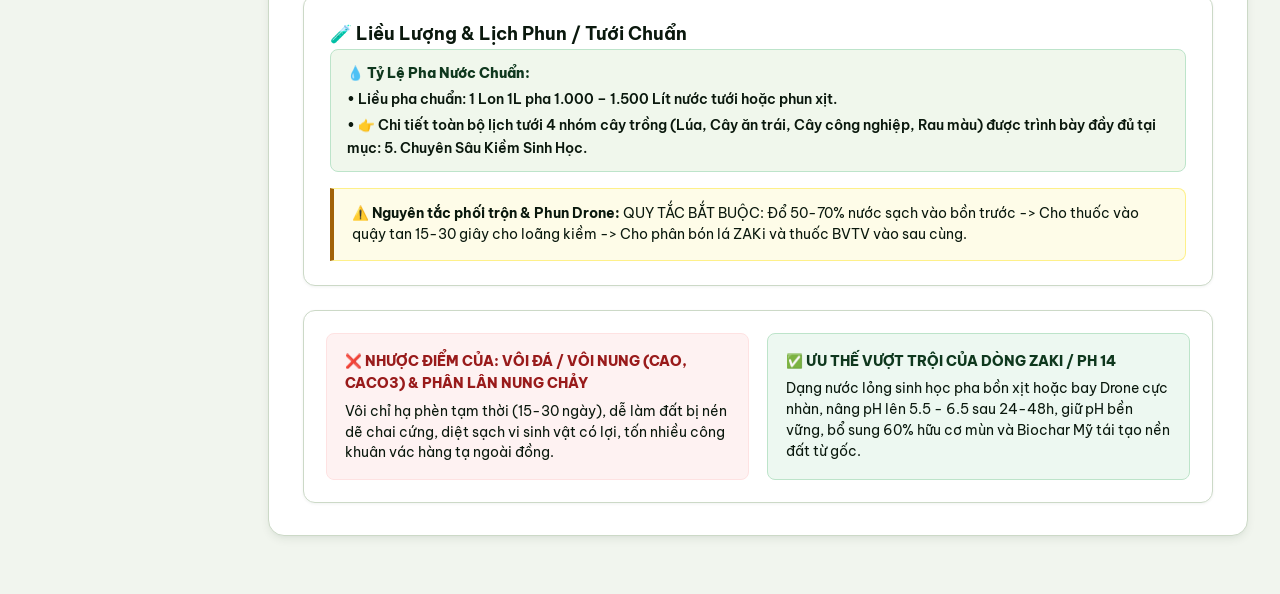
==== commit f9779c96: "fix: Xoa text he thong dao tao va tinh chinh tieu de NEW LUA" ====
--- a/03-Code/web-training/index.html
+++ b/03-Code/web-training/index.html
@@ -20,7 +20,6 @@
       <div class="sidebar-header">
         <div class="brand-info">
           <h2>NEW LÚA</h2>
-          <p>Hệ Thống Đào Tạo & Kỹ Thuật</p>
         </div>
       </div>
 
--- a/03-Code/web-training/styles.css
+++ b/03-Code/web-training/styles.css
@@ -121,26 +121,18 @@
 }
 
 .sidebar-header {
-  padding: 18px 20px;
+  padding: 20px;
   border-bottom: 1px solid var(--border-light);
   display: flex;
-  flex-direction: column;
-  gap: 3px;
+  align-items: center;
 }
 
 .brand-info h2 {
-  font-size: 17px;
+  font-size: 18px;
   font-weight: 900;
   color: var(--brand-950);
-  letter-spacing: 0.02em;
+  letter-spacing: 0.03em;
   line-height: 1.2;
-}
-
-.brand-info p {
-  font-size: 11.5px;
-  color: var(--text-subtle);
-  font-weight: 600;
-  margin-top: 2px;
 }
 
 .nav-section-label {
